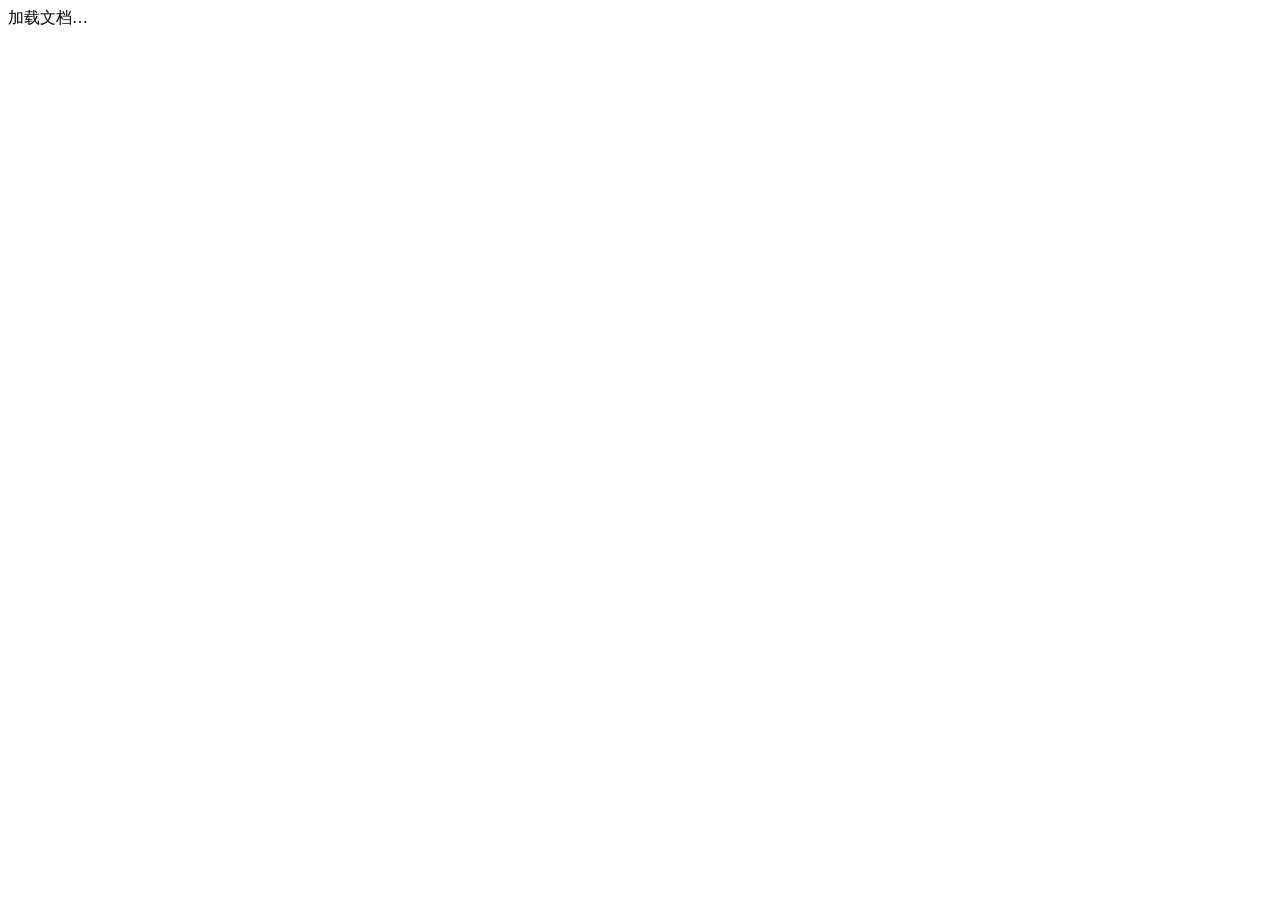
==== index.html @ 3eeb22a2 "chore: publish rime-kino under Epistemelody Org-owned snapshot: no personal author metadata, first-c" ====
<!DOCTYPE html>
<html lang="zh-CN">
<head>
  <meta charset="UTF-8">
  <title>kino 文档</title>
  <meta http-equiv="X-UA-Compatible" content="IE=edge,chrome=1">
  <meta name="viewport" content="width=device-width, initial-scale=1.0">
  <meta name="description" content="kino — 多通道 Rime 叠层：拼音、日文 Viterbi、拉丁重音、多生态数学符号">
  <link rel="stylesheet" href="https://cdn.jsdelivr.net/npm/docsify@4/lib/themes/vue.css">
  <link rel="stylesheet" href="https://cdn.jsdelivr.net/npm/katex@0.16.11/dist/katex.min.css">
  <style>
    :root { --theme-color: #5E81AC; }
    .sidebar { padding-top: 0.5rem; }
  </style>
</head>
<body>
  <div id="app">加载文档…</div>
  <script>
    window.$docsify = {
      name: "kino",
      repo: "https://github.com/Epistemelody/rime-kino",
      homepage: "docs/home.md",
      loadSidebar: true,
      loadNavbar: true,
      subMaxLevel: 3,
      auto2top: true,
      relativePath: true,
      alias: {
        "/.*/_sidebar.md": "/_sidebar.md",
        "/.*/_navbar.md": "/_navbar.md"
      },
      search: {
        placeholder: "搜索文档",
        noData: "没有结果",
        depth: 4
      }
    };
  </script>
  <script src="https://cdn.jsdelivr.net/npm/docsify@4/lib/docsify.min.js"></script>
  <script src="https://cdn.jsdelivr.net/npm/docsify@4/lib/plugins/search.min.js"></script>
  <script src="https://cdn.jsdelivr.net/npm/docsify-katex@1.4.4/dist/docsify-katex.js"></script>
</body>
</html>
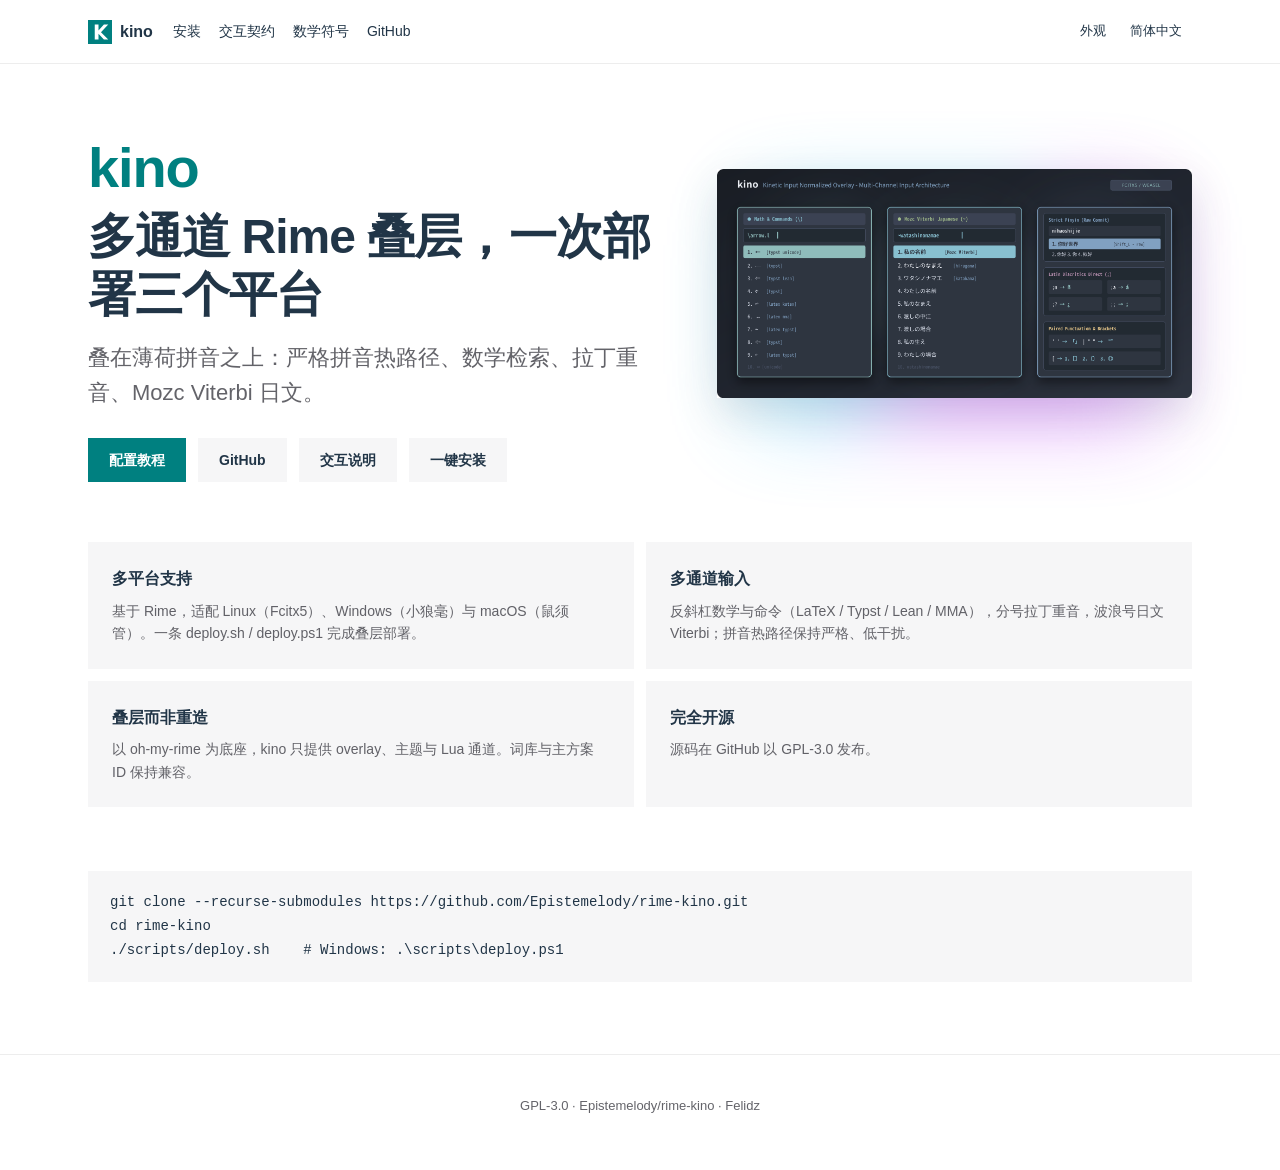
==== commit cb7d082c: "docs: VitePress-style site with lang, theme, and icons Match oh-my-rime home layout, add appearance/" ====
--- a/index.html
+++ b/index.html
@@ -1,43 +1,119 @@
 <!DOCTYPE html>
-<html lang="zh-CN">
+<html lang="zh-CN" data-lang="zh" data-theme="light">
 <head>
   <meta charset="UTF-8">
-  <title>kino 文档</title>
-  <meta http-equiv="X-UA-Compatible" content="IE=edge,chrome=1">
-  <meta name="viewport" content="width=device-width, initial-scale=1.0">
-  <meta name="description" content="kino — 多通道 Rime 叠层：拼音、日文 Viterbi、拉丁重音、多生态数学符号">
-  <link rel="stylesheet" href="https://cdn.jsdelivr.net/npm/docsify@4/lib/themes/vue.css">
-  <link rel="stylesheet" href="https://cdn.jsdelivr.net/npm/katex@0.16.11/dist/katex.min.css">
-  <style>
-    :root { --theme-color: #5E81AC; }
-    .sidebar { padding-top: 0.5rem; }
-  </style>
+  <title>kino</title>
+  <meta name="viewport" content="width=device-width, initial-scale=1">
+  <meta name="description" content="kino：叠在薄荷拼音上的多通道 Rime 输入层。拼音、日文 Viterbi、拉丁重音、多生态数学符号。Linux / Windows / macOS。">
+  <meta property="og:title" content="kino">
+  <meta property="og:description" content="多通道 Rime 叠层：拼音、日文 Viterbi、拉丁重音、数学符号。">
+  <meta property="og:image" content="https://epistemelody.github.io/rime-kino/assets/og.png">
+  <link rel="icon" href="favicon.ico" sizes="32x32">
+  <link rel="icon" href="assets/logo.svg" type="image/svg+xml">
+  <link rel="apple-touch-icon" href="assets/logo.png">
+  <link rel="stylesheet" href="assets/site.css">
+  <script>
+    (function () {
+      var t = localStorage.getItem("kino-theme") || "system";
+      var dark = t === "dark" || (t === "system" && matchMedia("(prefers-color-scheme: dark)").matches);
+      document.documentElement.dataset.theme = dark ? "dark" : "light";
+      document.documentElement.dataset.lang = localStorage.getItem("kino-lang") || "zh";
+    })();
+  </script>
 </head>
 <body>
-  <div id="app">加载文档…</div>
-  <script>
-    window.$docsify = {
-      name: "kino",
-      repo: "https://github.com/Epistemelody/rime-kino",
-      homepage: "docs/home.md",
-      loadSidebar: true,
-      loadNavbar: true,
-      subMaxLevel: 3,
-      auto2top: true,
-      relativePath: true,
-      alias: {
-        "/.*/_sidebar.md": "/_sidebar.md",
-        "/.*/_navbar.md": "/_navbar.md"
-      },
-      search: {
-        placeholder: "搜索文档",
-        noData: "没有结果",
-        depth: 4
-      }
-    };
-  </script>
-  <script src="https://cdn.jsdelivr.net/npm/docsify@4/lib/docsify.min.js"></script>
-  <script src="https://cdn.jsdelivr.net/npm/docsify@4/lib/plugins/search.min.js"></script>
-  <script src="https://cdn.jsdelivr.net/npm/docsify-katex@1.4.4/dist/docsify-katex.js"></script>
+  <header class="nav">
+    <div class="nav-inner">
+      <a class="logo" href="./"><img src="assets/logo.svg" alt="">kino</a>
+      <nav class="nav-links">
+        <a class="i18n-zh" href="docs.html#/README">安装</a>
+        <a class="i18n-en" href="docs.html#/README.en">Install</a>
+        <a class="i18n-zh" href="docs.html#/docs/kino">交互契约</a>
+        <a class="i18n-en" href="docs.html#/docs/kino.en">Interaction</a>
+        <a class="i18n-zh" href="docs.html#/docs/math-symbols">数学符号</a>
+        <a class="i18n-en" href="docs.html#/docs/math-symbols">Math</a>
+        <a href="https://github.com/Epistemelody/rime-kino">GitHub</a>
+      </nav>
+      <div class="extra">
+        <div class="menu" data-menu>
+          <button type="button" data-menu-toggle class="i18n-zh">外观</button>
+          <button type="button" data-menu-toggle class="i18n-en">Appearance</button>
+          <div class="panel">
+            <button type="button" data-theme-option="light"><span class="i18n-zh">浅色</span><span class="i18n-en">Light</span></button>
+            <button type="button" data-theme-option="dark"><span class="i18n-zh">深色</span><span class="i18n-en">Dark</span></button>
+            <button type="button" data-theme-option="system"><span class="i18n-zh">系统</span><span class="i18n-en">System</span></button>
+          </div>
+        </div>
+        <div class="menu" data-menu>
+          <button type="button" data-menu-toggle data-lang-label>简体中文</button>
+          <div class="panel">
+            <button type="button" data-lang-option="zh">简体中文</button>
+            <button type="button" data-lang-option="en">English</button>
+          </div>
+        </div>
+      </div>
+    </div>
+  </header>
+
+  <section class="hero">
+    <div>
+      <p class="hero-name">kino</p>
+      <p class="hero-text i18n-zh">多通道 Rime 叠层，一次部署三个平台</p>
+      <p class="hero-text i18n-en">A multi-channel Rime overlay for three platforms</p>
+      <p class="hero-tag i18n-zh">叠在薄荷拼音之上：严格拼音热路径、数学检索、拉丁重音、Mozc Viterbi 日文。</p>
+      <p class="hero-tag i18n-en">On top of Mint Pinyin: strict pinyin, math search, Latin diacritics, Mozc Viterbi Japanese.</p>
+      <div class="actions">
+        <a class="btn btn-brand i18n-zh" href="docs.html#/README">配置教程</a>
+        <a class="btn btn-brand i18n-en" href="docs.html#/README.en">Guide</a>
+        <a class="btn btn-alt" href="https://github.com/Epistemelody/rime-kino">GitHub</a>
+        <a class="btn btn-alt i18n-zh" href="docs.html#/docs/kino">交互说明</a>
+        <a class="btn btn-alt i18n-en" href="docs.html#/docs/kino.en">Spec</a>
+        <a class="btn btn-alt i18n-zh" href="#install">一键安装</a>
+        <a class="btn btn-alt i18n-en" href="#install">Install</a>
+      </div>
+    </div>
+    <div class="hero-visual">
+      <div class="hero-blob" aria-hidden="true"></div>
+      <img src="assets/kino-preview.png" alt="kino candidate windows">
+    </div>
+  </section>
+
+  <section class="features">
+    <article class="feature">
+      <h2 class="i18n-zh">多平台支持</h2>
+      <h2 class="i18n-en">Multi-platform</h2>
+      <p class="i18n-zh">基于 Rime，适配 Linux（Fcitx5）、Windows（小狼毫）与 macOS（鼠须管）。一条 deploy.sh / deploy.ps1 完成叠层部署。</p>
+      <p class="i18n-en">Rime overlay for Linux (Fcitx5), Windows (Weasel), and macOS (Squirrel). One deploy script installs the stack.</p>
+    </article>
+    <article class="feature">
+      <h2 class="i18n-zh">多通道输入</h2>
+      <h2 class="i18n-en">Multi-channel input</h2>
+      <p class="i18n-zh">反斜杠数学与命令（LaTeX / Typst / Lean / MMA），分号拉丁重音，波浪号日文 Viterbi；拼音热路径保持严格、低干扰。</p>
+      <p class="i18n-en">Backslash math (LaTeX / Typst / Lean / MMA), semicolon Latin diacritics, tilde Japanese Viterbi; strict low-noise pinyin.</p>
+    </article>
+    <article class="feature">
+      <h2 class="i18n-zh">叠层而非重造</h2>
+      <h2 class="i18n-en">Overlay, not a fork</h2>
+      <p class="i18n-zh">以 oh-my-rime 为底座，kino 只提供 overlay、主题与 Lua 通道。词库与主方案 ID 保持兼容。</p>
+      <p class="i18n-en">Built on oh-my-rime. kino ships overlay, theme, and Lua channels only. Schema ID and dictionaries stay compatible.</p>
+    </article>
+    <article class="feature">
+      <h2 class="i18n-zh">完全开源</h2>
+      <h2 class="i18n-en">Open source</h2>
+      <p class="i18n-zh">源码在 GitHub 以 GPL-3.0 发布。</p>
+      <p class="i18n-en">Released on GitHub under GPL-3.0.</p>
+    </article>
+  </section>
+
+  <section class="install" id="install">
+    <pre>git clone --recurse-submodules https://github.com/Epistemelody/rime-kino.git
+cd rime-kino
+./scripts/deploy.sh    # Windows: .\scripts\deploy.ps1</pre>
+  </section>
+
+  <footer class="foot">
+    <p>GPL-3.0 · <a href="https://github.com/Epistemelody/rime-kino">Epistemelody/rime-kino</a> · Felidz</p>
+  </footer>
+  <script src="assets/theme.js"></script>
 </body>
 </html>
--- a/assets/site.css
+++ b/assets/site.css
@@ -0,0 +1,202 @@
+:root {
+  --brand: #008080;
+  --text-1: #213547;
+  --text-2: #3c3c43cc;
+  --bg: #ffffff;
+  --bg-alt: #f6f6f7;
+  --border: #c2c2c44d;
+  --font: Inter, "Segoe UI", "PingFang SC", "Hiragino Sans GB", "Noto Sans SC",
+    "Microsoft YaHei", sans-serif;
+}
+
+html[data-theme="dark"] {
+  --text-1: #dfdfd6;
+  --text-2: #ebebf599;
+  --bg: #1b1b1f;
+  --bg-alt: #202127;
+  --border: #2e2e32;
+}
+
+* { box-sizing: border-box; }
+html, body {
+  margin: 0;
+  background: var(--bg);
+  color: var(--text-1);
+  font-family: var(--font);
+  line-height: 1.6;
+}
+a { color: var(--brand); text-decoration: none; }
+a:hover { color: #006666; }
+
+html[data-lang="en"] .i18n-zh { display: none !important; }
+html[data-lang="zh"] .i18n-en { display: none !important; }
+
+.nav {
+  position: sticky;
+  top: 0;
+  z-index: 30;
+  height: 64px;
+  background: color-mix(in srgb, var(--bg) 88%, transparent);
+  backdrop-filter: saturate(180%) blur(8px);
+  border-bottom: 1px solid var(--border);
+}
+.nav-inner {
+  max-width: 1152px;
+  margin: 0 auto;
+  height: 100%;
+  padding: 0 24px;
+  display: flex;
+  align-items: center;
+  gap: 20px;
+}
+.logo {
+  display: inline-flex;
+  align-items: center;
+  gap: 8px;
+  font-weight: 700;
+  font-size: 16px;
+  color: var(--text-1);
+}
+.logo img { width: 24px; height: 24px; display: block; }
+.logo:hover { color: var(--brand); }
+.nav-links {
+  display: flex;
+  flex-wrap: wrap;
+  gap: 18px;
+  font-size: 14px;
+  font-weight: 500;
+  margin-right: auto;
+}
+.nav-links a { color: var(--text-1); }
+.nav-links a:hover { color: var(--brand); }
+
+.extra { display: flex; align-items: center; gap: 4px; margin-left: auto; }
+.menu { position: relative; }
+.menu > button, .panel button {
+  background: transparent;
+  border: 0;
+  color: var(--text-1);
+  font: inherit;
+  font-size: 13px;
+  font-weight: 500;
+  padding: 8px 10px;
+  cursor: pointer;
+}
+.menu > button:hover, .panel button:hover { color: var(--brand); }
+.panel {
+  display: none;
+  position: absolute;
+  right: 0;
+  top: 100%;
+  min-width: 132px;
+  background: var(--bg);
+  border: 1px solid var(--border);
+  box-shadow: 0 8px 24px #00000014;
+  padding: 4px 0;
+}
+.menu.open .panel { display: block; }
+.panel button {
+  display: block;
+  width: 100%;
+  text-align: left;
+}
+.panel button[aria-current="true"] { color: var(--brand); }
+
+.hero {
+  max-width: 1152px;
+  margin: 0 auto;
+  padding: 72px 24px 48px;
+  display: grid;
+  grid-template-columns: 1.1fr 0.9fr;
+  gap: 48px;
+  align-items: center;
+}
+.hero-name {
+  margin: 0;
+  font-size: clamp(40px, 6vw, 56px);
+  font-weight: 700;
+  line-height: 1.15;
+  letter-spacing: -0.02em;
+  color: var(--brand);
+}
+.hero-text {
+  margin: 8px 0 0;
+  font-size: clamp(28px, 4.5vw, 48px);
+  font-weight: 700;
+  line-height: 1.2;
+  letter-spacing: -0.02em;
+}
+.hero-tag {
+  margin: 16px 0 0;
+  font-size: 22px;
+  color: var(--text-2);
+  font-weight: 500;
+}
+.actions { display: flex; flex-wrap: wrap; gap: 12px; margin-top: 28px; }
+.btn {
+  display: inline-flex;
+  align-items: center;
+  justify-content: center;
+  padding: 10px 20px;
+  font-size: 14px;
+  font-weight: 600;
+  border: 1px solid transparent;
+}
+.btn-brand { background: var(--brand); color: #fff; }
+.btn-brand:hover { background: #006d6d; color: #fff; }
+.btn-alt { background: var(--bg-alt); color: var(--text-1); }
+.btn-alt:hover { filter: brightness(0.96); color: var(--text-1); }
+
+.hero-visual { position: relative; min-height: 280px; }
+.hero-blob {
+  position: absolute;
+  inset: 12% 8%;
+  background: linear-gradient(-45deg, #bd34fe 50%, #47caff 50%);
+  filter: blur(44px);
+  opacity: 0.45;
+}
+.hero-visual img {
+  position: relative;
+  width: 100%;
+  height: auto;
+  box-shadow: 0 16px 40px #21354722;
+}
+
+.features {
+  max-width: 1152px;
+  margin: 0 auto;
+  padding: 12px 24px 64px;
+  display: grid;
+  grid-template-columns: repeat(2, 1fr);
+  gap: 12px;
+}
+.feature { background: var(--bg-alt); padding: 24px; }
+.feature h2 { margin: 0 0 8px; font-size: 16px; font-weight: 600; }
+.feature p { margin: 0; color: var(--text-2); font-size: 14px; }
+
+.install { max-width: 1152px; margin: 0 auto 72px; padding: 0 24px; }
+.install pre {
+  margin: 0;
+  padding: 20px 22px;
+  overflow-x: auto;
+  background: var(--bg-alt);
+  font: 14px/1.7 ui-monospace, "SF Mono", Menlo, Consolas, monospace;
+  color: var(--text-1);
+}
+
+.foot {
+  border-top: 1px solid var(--border);
+  padding: 28px 24px 40px;
+  text-align: center;
+  color: var(--text-2);
+  font-size: 13px;
+}
+.foot a { color: var(--text-2); }
+.foot a:hover { color: var(--brand); }
+
+@media (max-width: 960px) {
+  .hero { grid-template-columns: 1fr; padding-top: 40px; }
+  .hero-visual { min-height: 0; }
+  .features { grid-template-columns: 1fr; }
+  .nav-links { display: none; }
+}
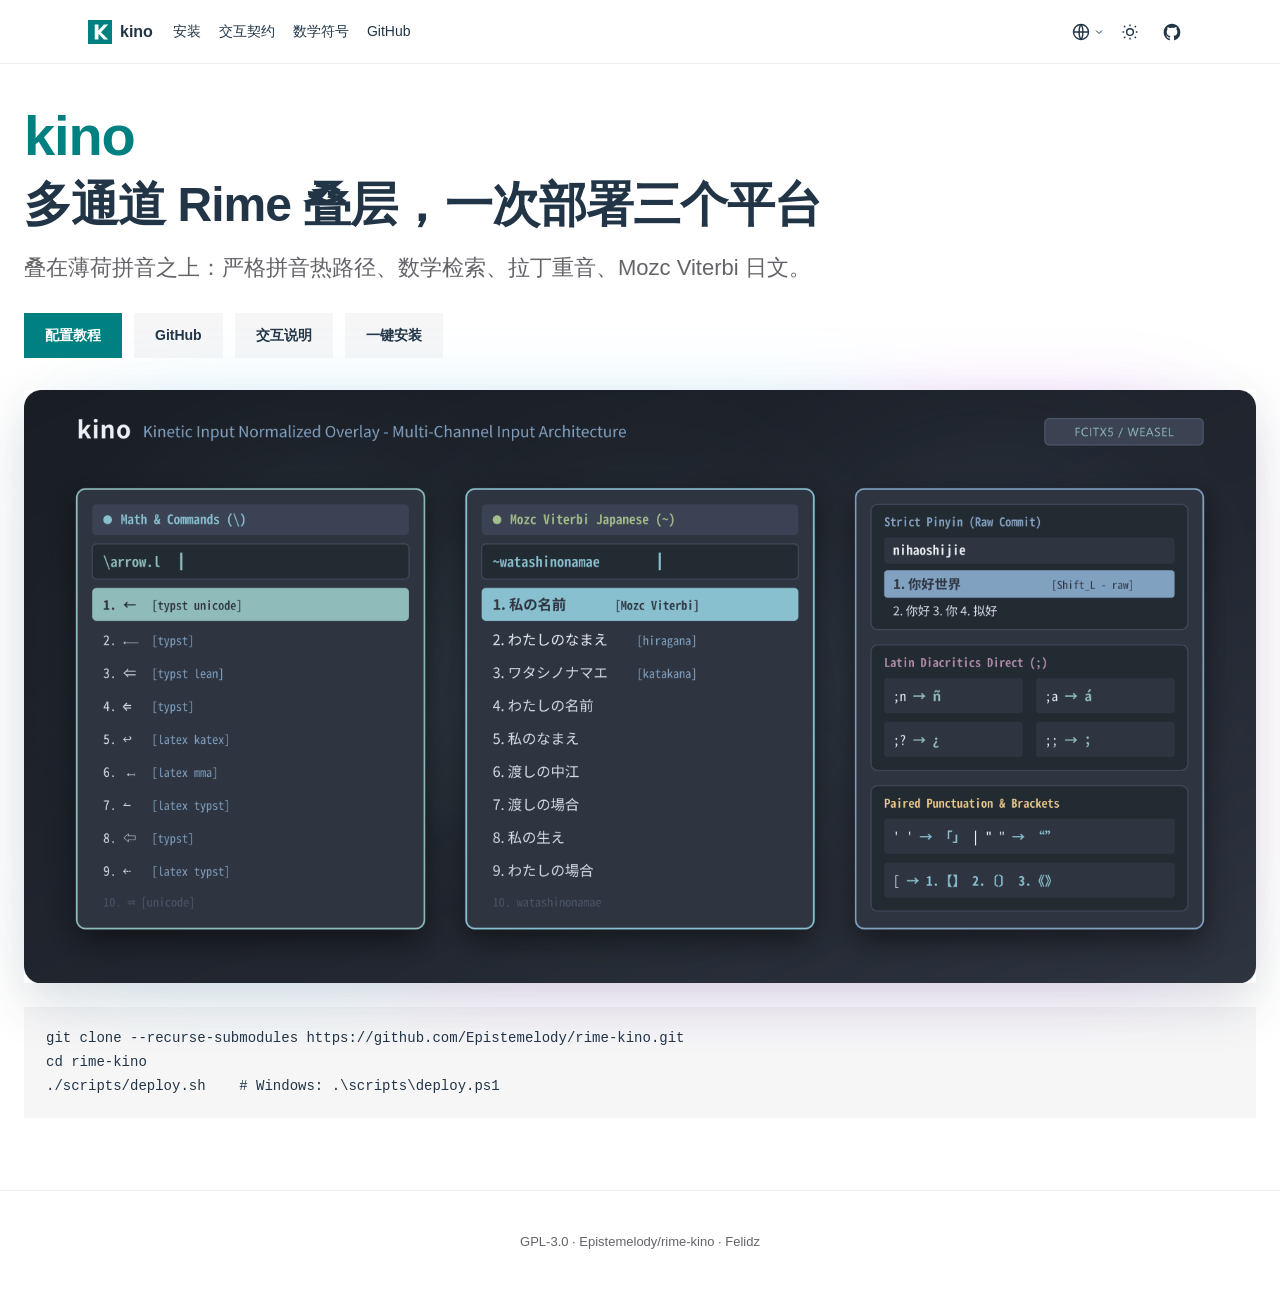
==== commit ac255e84: "docs: drop home feature cards and enlarge preview Use VitePress-style globe and appearance icon flyo" ====
--- a/index.html
+++ b/index.html
@@ -35,22 +35,32 @@
         <a href="https://github.com/Epistemelody/rime-kino">GitHub</a>
       </nav>
       <div class="extra">
-        <div class="menu" data-menu>
-          <button type="button" data-menu-toggle class="i18n-zh">外观</button>
-          <button type="button" data-menu-toggle class="i18n-en">Appearance</button>
+        <div class="flyout" data-menu>
+          <button type="button" class="icon-btn" data-menu-toggle aria-label="Change language">
+            <svg viewBox="0 0 24 24" fill="none" stroke="currentColor" stroke-width="1.7"><circle cx="12" cy="12" r="9"/><path d="M3 12h18M12 3c3 3.6 3 14.4 0 18M12 3c-3 3.6-3 14.4 0 18"/></svg>
+            <svg class="chevron" viewBox="0 0 24 24" fill="none" stroke="currentColor" stroke-width="2"><path d="M6 9l6 6 6-6"/></svg>
+          </button>
+          <div class="panel">
+            <p class="panel-title i18n-zh">简体中文</p>
+            <p class="panel-title i18n-en">English</p>
+            <button type="button" data-lang-option="zh">简体中文</button>
+            <button type="button" data-lang-option="en">English</button>
+          </div>
+        </div>
+        <div class="flyout" data-menu>
+          <button type="button" class="icon-btn" data-menu-toggle aria-label="Appearance">
+            <svg class="icon-sun" viewBox="0 0 24 24" fill="none" stroke="currentColor" stroke-width="1.7"><circle cx="12" cy="12" r="4"/><path d="M12 3v2M12 19v2M4.9 4.9l1.4 1.4M17.7 17.7l1.4 1.4M3 12h2M19 12h2M4.9 19.1l1.4-1.4M17.7 6.3l1.4-1.4"/></svg>
+            <svg class="icon-moon" viewBox="0 0 24 24" fill="none" stroke="currentColor" stroke-width="1.7"><path d="M20 14.5A8.5 8.5 0 1 1 9.5 4 7 7 0 0 0 20 14.5z"/></svg>
+          </button>
           <div class="panel">
             <button type="button" data-theme-option="light"><span class="i18n-zh">浅色</span><span class="i18n-en">Light</span></button>
             <button type="button" data-theme-option="dark"><span class="i18n-zh">深色</span><span class="i18n-en">Dark</span></button>
             <button type="button" data-theme-option="system"><span class="i18n-zh">系统</span><span class="i18n-en">System</span></button>
           </div>
         </div>
-        <div class="menu" data-menu>
-          <button type="button" data-menu-toggle data-lang-label>简体中文</button>
-          <div class="panel">
-            <button type="button" data-lang-option="zh">简体中文</button>
-            <button type="button" data-lang-option="en">English</button>
-          </div>
-        </div>
+        <a class="icon-btn" href="https://github.com/Epistemelody/rime-kino" aria-label="GitHub">
+          <svg viewBox="0 0 24 24" fill="currentColor"><path d="M12 2C6.48 2 2 6.58 2 12.26c0 4.52 2.87 8.35 6.84 9.71.5.1.68-.22.68-.49 0-.24-.01-.87-.01-1.71-2.78.62-3.37-1.37-3.37-1.37-.45-1.18-1.11-1.5-1.11-1.5-.91-.64.07-.63.07-.63 1 .07 1.53 1.06 1.53 1.06.9 1.57 2.36 1.12 2.94.86.09-.67.35-1.12.63-1.38-2.22-.26-4.56-1.14-4.56-5.07 0-1.12.39-2.03 1.03-2.75-.1-.26-.45-1.3.1-2.71 0 0 .84-.27 2.75 1.05A9.3 9.3 0 0 1 12 6.84c.85 0 1.71.12 2.51.35 1.9-1.32 2.74-1.05 2.74-1.05.55 1.41.2 2.45.1 2.71.64.72 1.03 1.63 1.03 2.75 0 3.94-2.34 4.8-4.58 5.06.36.32.68.94.68 1.9 0 1.37-.01 2.47-.01 2.8 0 .27.18.6.69.49A10.03 10.03 0 0 0 22 12.26C22 6.58 17.52 2 12 2z"/></svg>
+        </a>
       </div>
     </div>
   </header>
@@ -78,33 +88,6 @@
     </div>
   </section>
 
-  <section class="features">
-    <article class="feature">
-      <h2 class="i18n-zh">多平台支持</h2>
-      <h2 class="i18n-en">Multi-platform</h2>
-      <p class="i18n-zh">基于 Rime，适配 Linux（Fcitx5）、Windows（小狼毫）与 macOS（鼠须管）。一条 deploy.sh / deploy.ps1 完成叠层部署。</p>
-      <p class="i18n-en">Rime overlay for Linux (Fcitx5), Windows (Weasel), and macOS (Squirrel). One deploy script installs the stack.</p>
-    </article>
-    <article class="feature">
-      <h2 class="i18n-zh">多通道输入</h2>
-      <h2 class="i18n-en">Multi-channel input</h2>
-      <p class="i18n-zh">反斜杠数学与命令（LaTeX / Typst / Lean / MMA），分号拉丁重音，波浪号日文 Viterbi；拼音热路径保持严格、低干扰。</p>
-      <p class="i18n-en">Backslash math (LaTeX / Typst / Lean / MMA), semicolon Latin diacritics, tilde Japanese Viterbi; strict low-noise pinyin.</p>
-    </article>
-    <article class="feature">
-      <h2 class="i18n-zh">叠层而非重造</h2>
-      <h2 class="i18n-en">Overlay, not a fork</h2>
-      <p class="i18n-zh">以 oh-my-rime 为底座，kino 只提供 overlay、主题与 Lua 通道。词库与主方案 ID 保持兼容。</p>
-      <p class="i18n-en">Built on oh-my-rime. kino ships overlay, theme, and Lua channels only. Schema ID and dictionaries stay compatible.</p>
-    </article>
-    <article class="feature">
-      <h2 class="i18n-zh">完全开源</h2>
-      <h2 class="i18n-en">Open source</h2>
-      <p class="i18n-zh">源码在 GitHub 以 GPL-3.0 发布。</p>
-      <p class="i18n-en">Released on GitHub under GPL-3.0.</p>
-    </article>
-  </section>
-
   <section class="install" id="install">
     <pre>git clone --recurse-submodules https://github.com/Epistemelody/rime-kino.git
 cd rime-kino
--- a/assets/site.css
+++ b/assets/site.css
@@ -70,46 +70,68 @@
 .nav-links a { color: var(--text-1); }
 .nav-links a:hover { color: var(--brand); }
 
-.extra { display: flex; align-items: center; gap: 4px; margin-left: auto; }
-.menu { position: relative; }
-.menu > button, .panel button {
+.extra { display: flex; align-items: center; gap: 2px; margin-left: auto; }
+.flyout { position: relative; height: 64px; display: flex; align-items: center; }
+.icon-btn {
+  display: inline-flex;
+  align-items: center;
+  justify-content: center;
+  gap: 2px;
+  width: 40px;
+  height: 40px;
+  padding: 0;
+  border: 0;
   background: transparent;
-  border: 0;
-  color: var(--text-1);
-  font: inherit;
-  font-size: 13px;
-  font-weight: 500;
-  padding: 8px 10px;
+  color: var(--text-1);
   cursor: pointer;
 }
-.menu > button:hover, .panel button:hover { color: var(--brand); }
+.icon-btn svg { width: 20px; height: 20px; display: block; }
+.icon-btn .chevron { width: 12px; height: 12px; }
+.icon-btn:hover { color: var(--brand); }
+a.icon-btn { color: var(--text-1); }
+html[data-theme="dark"] .icon-sun { display: none; }
+html[data-theme="light"] .icon-moon { display: none; }
 .panel {
   display: none;
   position: absolute;
   right: 0;
-  top: 100%;
-  min-width: 132px;
+  top: 56px;
+  min-width: 160px;
   background: var(--bg);
   border: 1px solid var(--border);
-  box-shadow: 0 8px 24px #00000014;
-  padding: 4px 0;
-}
-.menu.open .panel { display: block; }
+  box-shadow: 0 12px 32px #00000018;
+  padding: 8px 0;
+}
+.flyout.open .panel, .flyout:hover .panel { display: block; }
+.panel-title {
+  margin: 0;
+  padding: 0 16px 6px;
+  font-size: 12px;
+  font-weight: 700;
+  color: var(--text-1);
+}
 .panel button {
   display: block;
   width: 100%;
   text-align: left;
-}
+  background: transparent;
+  border: 0;
+  color: var(--text-2);
+  font: inherit;
+  font-size: 13px;
+  padding: 6px 16px;
+  cursor: pointer;
+}
+.panel button:hover { color: var(--brand); }
 .panel button[aria-current="true"] { color: var(--brand); }
 
 .hero {
-  max-width: 1152px;
+  max-width: 1280px;
   margin: 0 auto;
-  padding: 72px 24px 48px;
-  display: grid;
-  grid-template-columns: 1.1fr 0.9fr;
-  gap: 48px;
-  align-items: center;
+  padding: 40px 24px 24px;
+  display: flex;
+  flex-direction: column;
+  gap: 32px;
 }
 .hero-name {
   margin: 0;
@@ -147,34 +169,23 @@
 .btn-alt { background: var(--bg-alt); color: var(--text-1); }
 .btn-alt:hover { filter: brightness(0.96); color: var(--text-1); }
 
-.hero-visual { position: relative; min-height: 280px; }
+.hero-visual { position: relative; width: 100%; }
 .hero-blob {
   position: absolute;
-  inset: 12% 8%;
+  inset: 8% 6%;
   background: linear-gradient(-45deg, #bd34fe 50%, #47caff 50%);
-  filter: blur(44px);
-  opacity: 0.45;
+  filter: blur(52px);
+  opacity: 0.4;
 }
 .hero-visual img {
   position: relative;
+  display: block;
   width: 100%;
   height: auto;
-  box-shadow: 0 16px 40px #21354722;
-}
-
-.features {
-  max-width: 1152px;
-  margin: 0 auto;
-  padding: 12px 24px 64px;
-  display: grid;
-  grid-template-columns: repeat(2, 1fr);
-  gap: 12px;
-}
-.feature { background: var(--bg-alt); padding: 24px; }
-.feature h2 { margin: 0 0 8px; font-size: 16px; font-weight: 600; }
-.feature p { margin: 0; color: var(--text-2); font-size: 14px; }
-
-.install { max-width: 1152px; margin: 0 auto 72px; padding: 0 24px; }
+  box-shadow: 0 20px 48px #21354728;
+}
+
+.install { max-width: 1280px; margin: 0 auto 72px; padding: 0 24px; }
 .install pre {
   margin: 0;
   padding: 20px 22px;
@@ -195,8 +206,6 @@
 .foot a:hover { color: var(--brand); }
 
 @media (max-width: 960px) {
-  .hero { grid-template-columns: 1fr; padding-top: 40px; }
-  .hero-visual { min-height: 0; }
-  .features { grid-template-columns: 1fr; }
+  .hero { padding-top: 28px; }
   .nav-links { display: none; }
 }
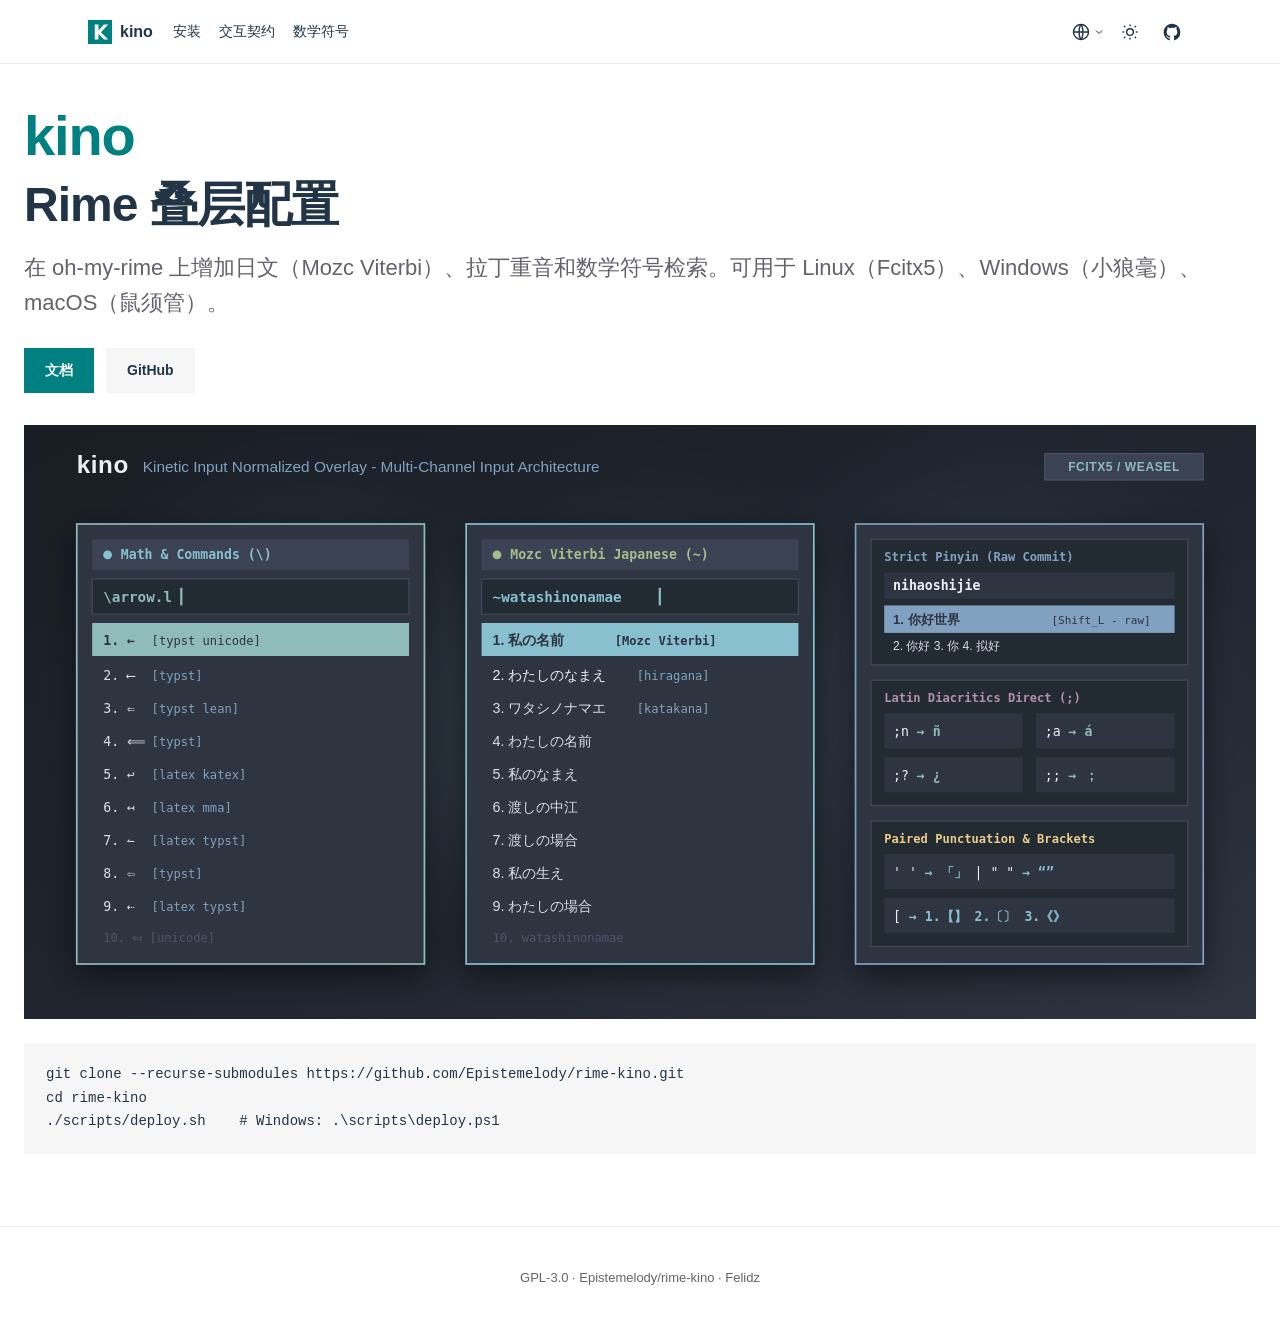
==== commit da081bd0: "docs: square preview art and flatten homepage copy Drop the rounded/white-corner raster, state what " ====
--- a/index.html
+++ b/index.html
@@ -4,9 +4,9 @@
   <meta charset="UTF-8">
   <title>kino</title>
   <meta name="viewport" content="width=device-width, initial-scale=1">
-  <meta name="description" content="kino：叠在薄荷拼音上的多通道 Rime 输入层。拼音、日文 Viterbi、拉丁重音、多生态数学符号。Linux / Windows / macOS。">
+  <meta name="description" content="kino：oh-my-rime 上的 Rime 叠层。日文（Mozc Viterbi）、拉丁重音、数学符号检索。Linux / Windows / macOS。">
   <meta property="og:title" content="kino">
-  <meta property="og:description" content="多通道 Rime 叠层：拼音、日文 Viterbi、拉丁重音、数学符号。">
+  <meta property="og:description" content="Rime overlay on oh-my-rime: Japanese, Latin diacritics, math-symbol lookup.">
   <meta property="og:image" content="https://epistemelody.github.io/rime-kino/assets/og.png">
   <link rel="icon" href="favicon.ico" sizes="32x32">
   <link rel="icon" href="assets/logo.svg" type="image/svg+xml">
@@ -32,7 +32,6 @@
         <a class="i18n-en" href="docs.html#/docs/kino.en">Interaction</a>
         <a class="i18n-zh" href="docs.html#/docs/math-symbols">数学符号</a>
         <a class="i18n-en" href="docs.html#/docs/math-symbols">Math</a>
-        <a href="https://github.com/Epistemelody/rime-kino">GitHub</a>
       </nav>
       <div class="extra">
         <div class="flyout" data-menu>
@@ -68,23 +67,18 @@
   <section class="hero">
     <div>
       <p class="hero-name">kino</p>
-      <p class="hero-text i18n-zh">多通道 Rime 叠层，一次部署三个平台</p>
-      <p class="hero-text i18n-en">A multi-channel Rime overlay for three platforms</p>
-      <p class="hero-tag i18n-zh">叠在薄荷拼音之上：严格拼音热路径、数学检索、拉丁重音、Mozc Viterbi 日文。</p>
-      <p class="hero-tag i18n-en">On top of Mint Pinyin: strict pinyin, math search, Latin diacritics, Mozc Viterbi Japanese.</p>
+      <p class="hero-text i18n-zh">Rime 叠层配置</p>
+      <p class="hero-text i18n-en">A Rime overlay</p>
+      <p class="hero-tag i18n-zh">在 oh-my-rime 上增加日文（Mozc Viterbi）、拉丁重音和数学符号检索。可用于 Linux（Fcitx5）、Windows（小狼毫）、macOS（鼠须管）。</p>
+      <p class="hero-tag i18n-en">Adds Japanese (Mozc Viterbi), Latin diacritics, and math-symbol lookup on oh-my-rime. Linux (Fcitx5), Windows (Weasel), macOS (Squirrel).</p>
       <div class="actions">
-        <a class="btn btn-brand i18n-zh" href="docs.html#/README">配置教程</a>
-        <a class="btn btn-brand i18n-en" href="docs.html#/README.en">Guide</a>
+        <a class="btn btn-brand i18n-zh" href="docs.html#/README">文档</a>
+        <a class="btn btn-brand i18n-en" href="docs.html#/README.en">Docs</a>
         <a class="btn btn-alt" href="https://github.com/Epistemelody/rime-kino">GitHub</a>
-        <a class="btn btn-alt i18n-zh" href="docs.html#/docs/kino">交互说明</a>
-        <a class="btn btn-alt i18n-en" href="docs.html#/docs/kino.en">Spec</a>
-        <a class="btn btn-alt i18n-zh" href="#install">一键安装</a>
-        <a class="btn btn-alt i18n-en" href="#install">Install</a>
       </div>
     </div>
     <div class="hero-visual">
-      <div class="hero-blob" aria-hidden="true"></div>
-      <img src="assets/kino-preview.png" alt="kino candidate windows">
+      <img src="assets/kino-preview.svg" alt="kino candidate windows for math, Japanese, pinyin, and Latin">
     </div>
   </section>
 
--- a/assets/site.css
+++ b/assets/site.css
@@ -169,20 +169,12 @@
 .btn-alt { background: var(--bg-alt); color: var(--text-1); }
 .btn-alt:hover { filter: brightness(0.96); color: var(--text-1); }
 
-.hero-visual { position: relative; width: 100%; }
-.hero-blob {
-  position: absolute;
-  inset: 8% 6%;
-  background: linear-gradient(-45deg, #bd34fe 50%, #47caff 50%);
-  filter: blur(52px);
-  opacity: 0.4;
-}
+.hero-visual { width: 100%; }
 .hero-visual img {
-  position: relative;
   display: block;
   width: 100%;
   height: auto;
-  box-shadow: 0 20px 48px #21354728;
+  border-radius: 0;
 }
 
 .install { max-width: 1280px; margin: 0 auto 72px; padding: 0 24px; }
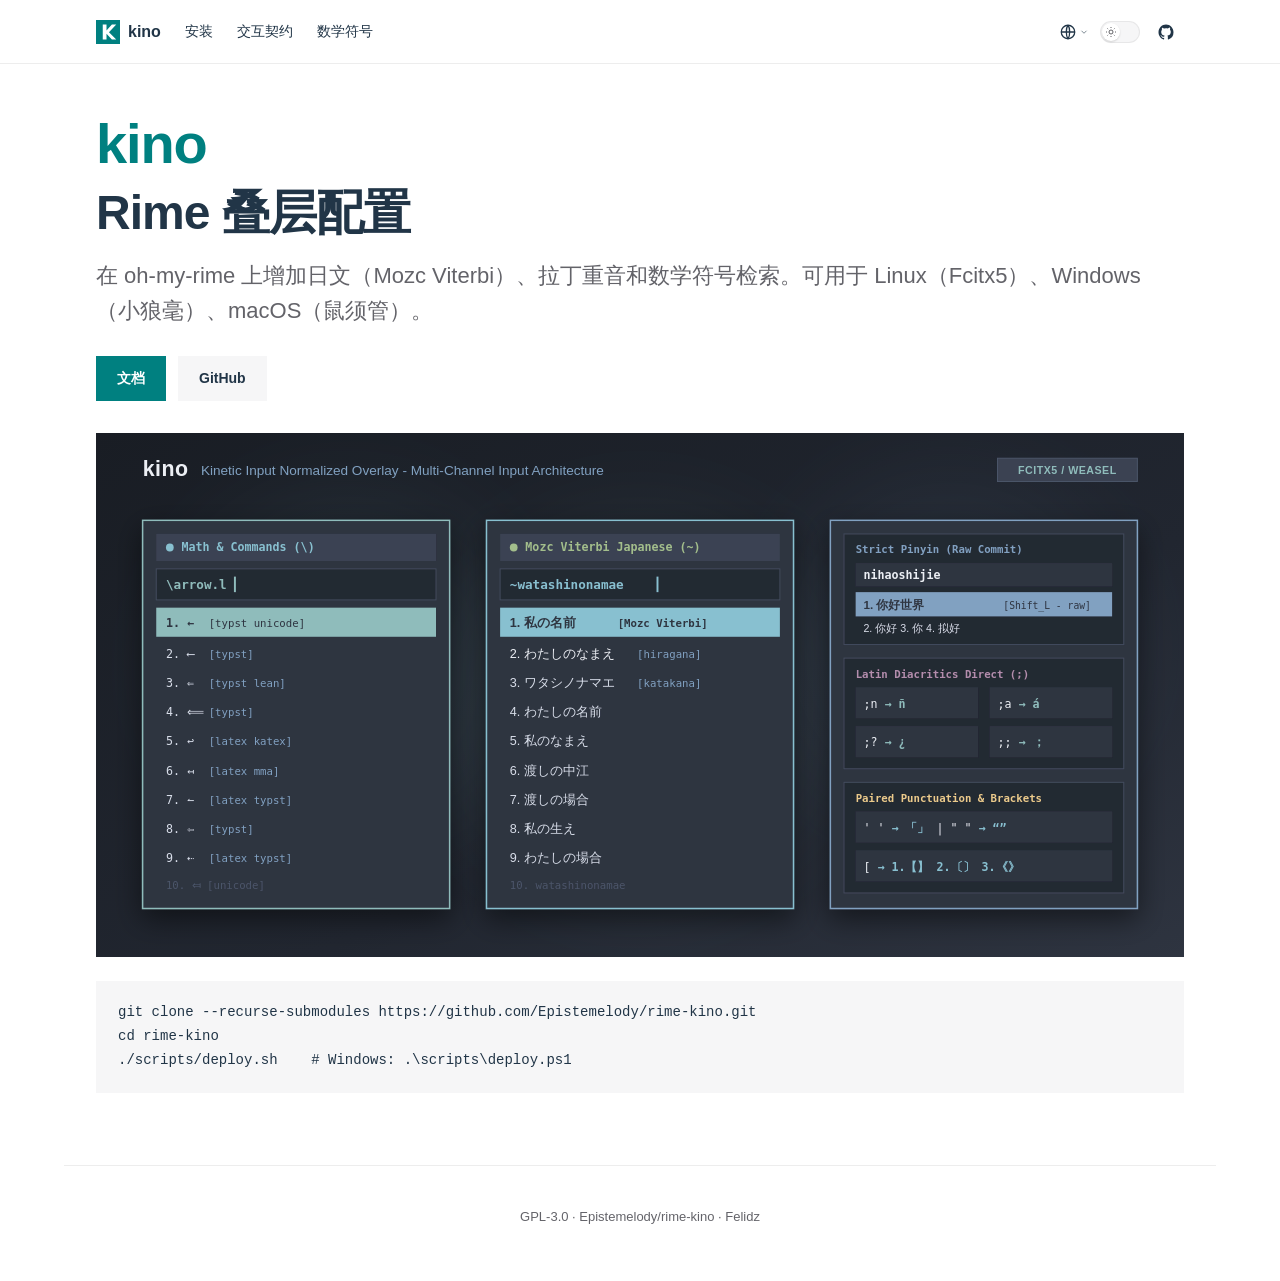
==== commit e55ec6c1: "docs: VitePress appearance switch and aligned chrome Replace the theme dropdown with a sliding switc" ====
--- a/index.html
+++ b/index.html
@@ -42,21 +42,16 @@
           <div class="panel">
             <p class="panel-title i18n-zh">简体中文</p>
             <p class="panel-title i18n-en">English</p>
-            <button type="button" data-lang-option="zh">简体中文</button>
-            <button type="button" data-lang-option="en">English</button>
+            <button type="button" class="i18n-zh" data-lang-option="en">English</button>
+            <button type="button" class="i18n-en" data-lang-option="zh">简体中文</button>
           </div>
         </div>
-        <div class="flyout" data-menu>
-          <button type="button" class="icon-btn" data-menu-toggle aria-label="Appearance">
-            <svg class="icon-sun" viewBox="0 0 24 24" fill="none" stroke="currentColor" stroke-width="1.7"><circle cx="12" cy="12" r="4"/><path d="M12 3v2M12 19v2M4.9 4.9l1.4 1.4M17.7 17.7l1.4 1.4M3 12h2M19 12h2M4.9 19.1l1.4-1.4M17.7 6.3l1.4-1.4"/></svg>
-            <svg class="icon-moon" viewBox="0 0 24 24" fill="none" stroke="currentColor" stroke-width="1.7"><path d="M20 14.5A8.5 8.5 0 1 1 9.5 4 7 7 0 0 0 20 14.5z"/></svg>
-          </button>
-          <div class="panel">
-            <button type="button" data-theme-option="light"><span class="i18n-zh">浅色</span><span class="i18n-en">Light</span></button>
-            <button type="button" data-theme-option="dark"><span class="i18n-zh">深色</span><span class="i18n-en">Dark</span></button>
-            <button type="button" data-theme-option="system"><span class="i18n-zh">系统</span><span class="i18n-en">System</span></button>
-          </div>
-        </div>
+        <button type="button" class="switch" role="switch" data-theme-switch aria-checked="false" aria-label="Switch theme">
+          <span class="check">
+            <svg class="icon-sun" viewBox="0 0 24 24" fill="none" stroke="currentColor" stroke-width="2"><circle cx="12" cy="12" r="4"/><path d="M12 2v2M12 20v2M4.9 4.9l1.4 1.4M17.7 17.7l1.4 1.4M2 12h2M20 12h2M4.9 19.1l1.4-1.4M17.7 6.3l1.4-1.4"/></svg>
+            <svg class="icon-moon" viewBox="0 0 24 24" fill="none" stroke="currentColor" stroke-width="2"><path d="M21 14.5A8.5 8.5 0 1 1 9.5 3 7 7 0 0 0 21 14.5z"/></svg>
+          </span>
+        </button>
         <a class="icon-btn" href="https://github.com/Epistemelody/rime-kino" aria-label="GitHub">
           <svg viewBox="0 0 24 24" fill="currentColor"><path d="M12 2C6.48 2 2 6.58 2 12.26c0 4.52 2.87 8.35 6.84 9.71.5.1.68-.22.68-.49 0-.24-.01-.87-.01-1.71-2.78.62-3.37-1.37-3.37-1.37-.45-1.18-1.11-1.5-1.11-1.5-.91-.64.07-.63.07-.63 1 .07 1.53 1.06 1.53 1.06.9 1.57 2.36 1.12 2.94.86.09-.67.35-1.12.63-1.38-2.22-.26-4.56-1.14-4.56-5.07 0-1.12.39-2.03 1.03-2.75-.1-.26-.45-1.3.1-2.71 0 0 .84-.27 2.75 1.05A9.3 9.3 0 0 1 12 6.84c.85 0 1.71.12 2.51.35 1.9-1.32 2.74-1.05 2.74-1.05.55 1.41.2 2.45.1 2.71.64.72 1.03 1.63 1.03 2.75 0 3.94-2.34 4.8-4.58 5.06.36.32.68.94.68 1.9 0 1.37-.01 2.47-.01 2.8 0 .27.18.6.69.49A10.03 10.03 0 0 0 22 12.26C22 6.58 17.52 2 12 2z"/></svg>
         </a>
--- a/assets/site.css
+++ b/assets/site.css
@@ -5,6 +5,9 @@
   --bg: #ffffff;
   --bg-alt: #f6f6f7;
   --border: #c2c2c44d;
+  --page: 1152px;
+  --gutter: 32px;
+  --nav-h: 64px;
   --font: Inter, "Segoe UI", "PingFang SC", "Hiragino Sans GB", "Noto Sans SC",
     "Microsoft YaHei", sans-serif;
 }
@@ -35,19 +38,19 @@
   position: sticky;
   top: 0;
   z-index: 30;
-  height: 64px;
+  height: var(--nav-h);
   background: color-mix(in srgb, var(--bg) 88%, transparent);
   backdrop-filter: saturate(180%) blur(8px);
   border-bottom: 1px solid var(--border);
 }
 .nav-inner {
-  max-width: 1152px;
+  max-width: var(--page);
   margin: 0 auto;
   height: 100%;
-  padding: 0 24px;
-  display: flex;
-  align-items: center;
-  gap: 20px;
+  padding: 0 var(--gutter);
+  display: flex;
+  align-items: center;
+  gap: 24px;
 }
 .logo {
   display: inline-flex;
@@ -61,52 +64,96 @@
 .logo:hover { color: var(--brand); }
 .nav-links {
   display: flex;
-  flex-wrap: wrap;
-  gap: 18px;
+  flex-wrap: nowrap;
+  align-items: center;
+  gap: 24px;
   font-size: 14px;
   font-weight: 500;
-  margin-right: auto;
 }
 .nav-links a { color: var(--text-1); }
 .nav-links a:hover { color: var(--brand); }
 
-.extra { display: flex; align-items: center; gap: 2px; margin-left: auto; }
-.flyout { position: relative; height: 64px; display: flex; align-items: center; }
+.extra {
+  display: flex;
+  align-items: center;
+  gap: 8px;
+  margin-left: auto;
+  height: var(--nav-h);
+}
+.flyout { position: relative; display: flex; align-items: center; height: var(--nav-h); }
 .icon-btn {
   display: inline-flex;
   align-items: center;
   justify-content: center;
   gap: 2px;
-  width: 40px;
-  height: 40px;
+  width: 36px;
+  height: var(--nav-h);
   padding: 0;
   border: 0;
   background: transparent;
   color: var(--text-1);
   cursor: pointer;
 }
-.icon-btn svg { width: 20px; height: 20px; display: block; }
-.icon-btn .chevron { width: 12px; height: 12px; }
+.icon-btn svg { width: 18px; height: 18px; display: block; }
+.icon-btn .chevron { width: 10px; height: 10px; opacity: 0.7; }
 .icon-btn:hover { color: var(--brand); }
-a.icon-btn { color: var(--text-1); }
-html[data-theme="dark"] .icon-sun { display: none; }
-html[data-theme="light"] .icon-moon { display: none; }
+a.icon-btn { color: var(--text-1); width: 36px; }
+
+.switch {
+  position: relative;
+  width: 40px;
+  height: 22px;
+  flex-shrink: 0;
+  border: 1px solid var(--border);
+  background: var(--bg-alt);
+  padding: 0;
+  cursor: pointer;
+  border-radius: 11px;
+}
+.switch:hover { border-color: var(--brand); }
+.switch .check {
+  position: absolute;
+  top: 1px;
+  left: 1px;
+  width: 18px;
+  height: 18px;
+  border-radius: 50%;
+  background: #fff;
+  box-shadow: 0 1px 2px #00000024;
+  display: grid;
+  place-items: center;
+  transition: transform 0.25s;
+}
+.switch svg { width: 12px; height: 12px; color: var(--text-2); }
+.switch .icon-sun, .switch .icon-moon {
+  grid-area: 1 / 1;
+  transition: opacity 0.25s;
+}
+html[data-theme="dark"] .switch .check {
+  transform: translateX(18px);
+  background: #000;
+}
+html[data-theme="dark"] .switch .icon-sun { opacity: 0; }
+html[data-theme="light"] .switch .icon-moon { opacity: 0; }
+
 .panel {
   display: none;
   position: absolute;
   right: 0;
-  top: 56px;
-  min-width: 160px;
+  top: calc(var(--nav-h) - 8px);
+  min-width: 148px;
   background: var(--bg);
   border: 1px solid var(--border);
   box-shadow: 0 12px 32px #00000018;
-  padding: 8px 0;
+  padding: 12px 0;
+  z-index: 40;
 }
 .flyout.open .panel, .flyout:hover .panel { display: block; }
 .panel-title {
   margin: 0;
-  padding: 0 16px 6px;
-  font-size: 12px;
+  padding: 0 18px 4px;
+  line-height: 32px;
+  font-size: 14px;
   font-weight: 700;
   color: var(--text-1);
 }
@@ -118,19 +165,21 @@
   border: 0;
   color: var(--text-2);
   font: inherit;
-  font-size: 13px;
-  padding: 6px 16px;
+  font-size: 14px;
+  line-height: 32px;
+  padding: 0 18px;
   cursor: pointer;
 }
 .panel button:hover { color: var(--brand); }
 .panel button[aria-current="true"] { color: var(--brand); }
 
 .hero {
-  max-width: 1280px;
+  max-width: var(--page);
   margin: 0 auto;
-  padding: 40px 24px 24px;
+  padding: 48px var(--gutter) 24px;
   display: flex;
   flex-direction: column;
+  align-items: stretch;
   gap: 32px;
 }
 .hero-name {
@@ -177,7 +226,7 @@
   border-radius: 0;
 }
 
-.install { max-width: 1280px; margin: 0 auto 72px; padding: 0 24px; }
+.install { max-width: var(--page); margin: 0 auto 72px; padding: 0 var(--gutter); }
 .install pre {
   margin: 0;
   padding: 20px 22px;
@@ -188,8 +237,10 @@
 }
 
 .foot {
+  max-width: var(--page);
+  margin: 0 auto;
   border-top: 1px solid var(--border);
-  padding: 28px 24px 40px;
+  padding: 28px var(--gutter) 40px;
   text-align: center;
   color: var(--text-2);
   font-size: 13px;
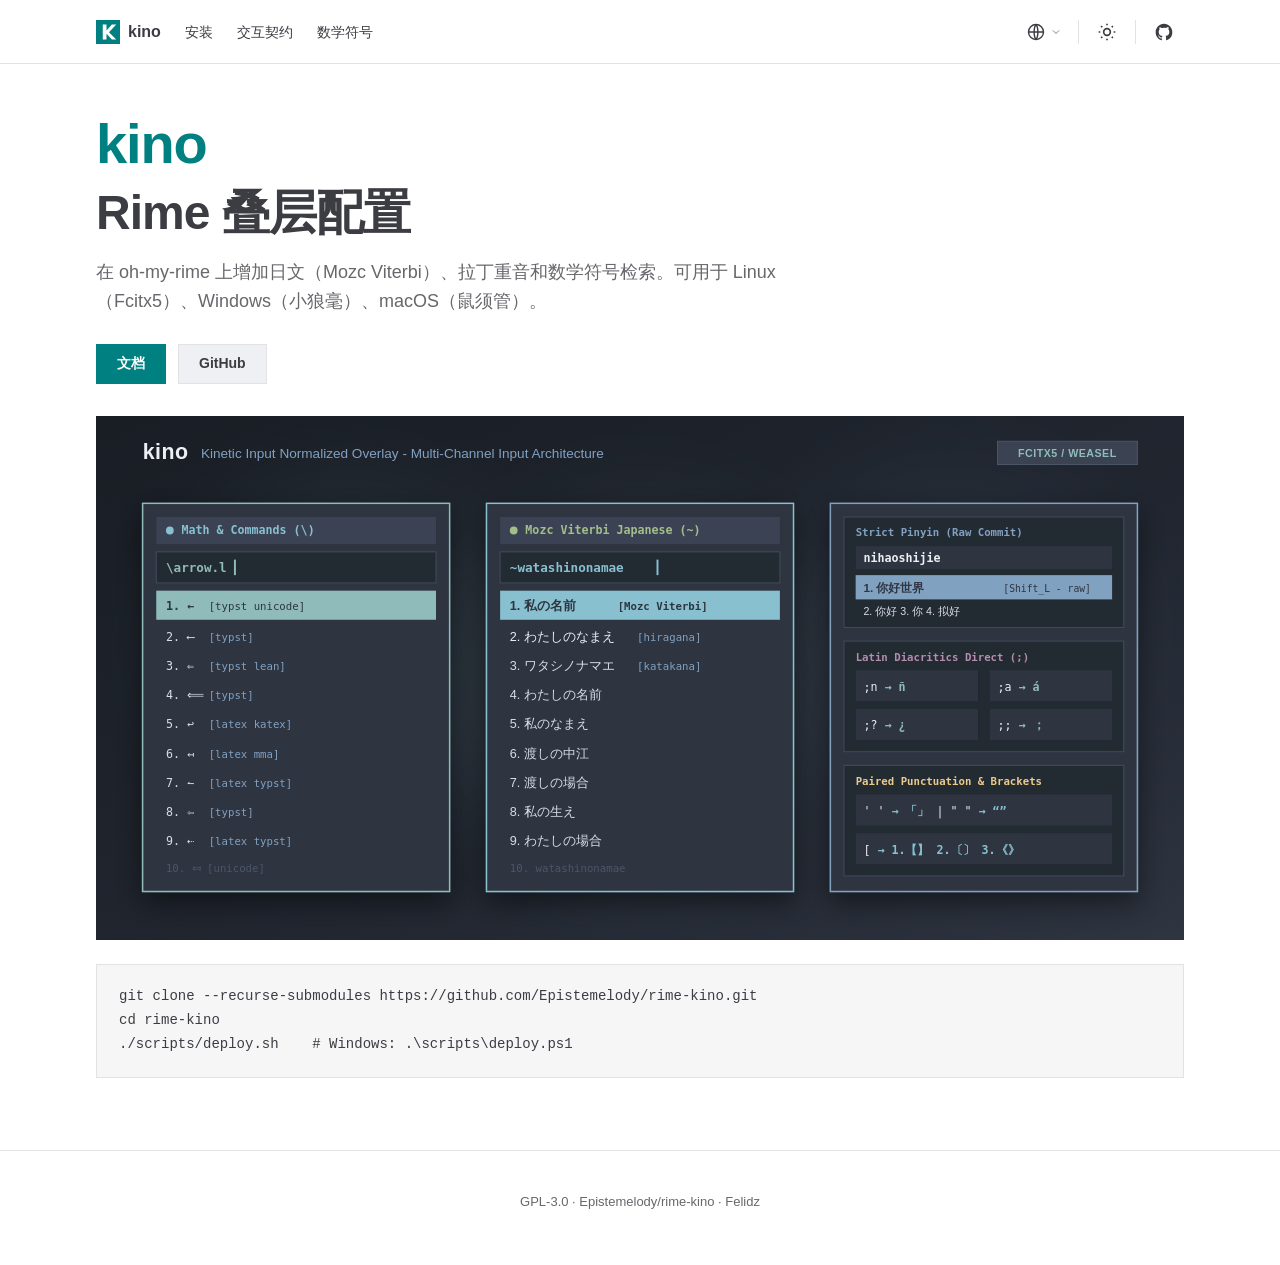
==== commit 212df6df: "docs: fix nav alignment, language menu, and theme button Docsify was stealing the header <nav> (abso" ====
--- a/index.html
+++ b/index.html
@@ -11,12 +11,14 @@
   <link rel="icon" href="favicon.ico" sizes="32x32">
   <link rel="icon" href="assets/logo.svg" type="image/svg+xml">
   <link rel="apple-touch-icon" href="assets/logo.png">
-  <link rel="stylesheet" href="assets/site.css">
+  <link rel="stylesheet" href="assets/site.css?v=4">
   <script>
     (function () {
-      var t = localStorage.getItem("kino-theme") || "system";
-      var dark = t === "dark" || (t === "system" && matchMedia("(prefers-color-scheme: dark)").matches);
-      document.documentElement.dataset.theme = dark ? "dark" : "light";
+      var t = localStorage.getItem("kino-theme");
+      var dark = t === "dark" || (t !== "light" && matchMedia("(prefers-color-scheme: dark)").matches);
+      var theme = dark ? "dark" : "light";
+      document.documentElement.dataset.theme = theme;
+      document.documentElement.style.colorScheme = theme;
       document.documentElement.dataset.lang = localStorage.getItem("kino-lang") || "zh";
     })();
   </script>
@@ -25,33 +27,31 @@
   <header class="nav">
     <div class="nav-inner">
       <a class="logo" href="./"><img src="assets/logo.svg" alt="">kino</a>
-      <nav class="nav-links">
+      <div class="nav-links" role="navigation">
         <a class="i18n-zh" href="docs.html#/README">安装</a>
         <a class="i18n-en" href="docs.html#/README.en">Install</a>
         <a class="i18n-zh" href="docs.html#/docs/kino">交互契约</a>
         <a class="i18n-en" href="docs.html#/docs/kino.en">Interaction</a>
         <a class="i18n-zh" href="docs.html#/docs/math-symbols">数学符号</a>
         <a class="i18n-en" href="docs.html#/docs/math-symbols">Math</a>
-      </nav>
+      </div>
       <div class="extra">
         <div class="flyout" data-menu>
-          <button type="button" class="icon-btn" data-menu-toggle aria-label="Change language">
+          <button type="button" class="icon-btn lang-btn" data-menu-toggle aria-haspopup="true" aria-expanded="false" aria-label="Change language">
             <svg viewBox="0 0 24 24" fill="none" stroke="currentColor" stroke-width="1.7"><circle cx="12" cy="12" r="9"/><path d="M3 12h18M12 3c3 3.6 3 14.4 0 18M12 3c-3 3.6-3 14.4 0 18"/></svg>
             <svg class="chevron" viewBox="0 0 24 24" fill="none" stroke="currentColor" stroke-width="2"><path d="M6 9l6 6 6-6"/></svg>
           </button>
-          <div class="panel">
-            <p class="panel-title i18n-zh">简体中文</p>
-            <p class="panel-title i18n-en">English</p>
-            <button type="button" class="i18n-zh" data-lang-option="en">English</button>
-            <button type="button" class="i18n-en" data-lang-option="zh">简体中文</button>
+          <div class="panel" role="menu">
+            <button type="button" role="menuitem" data-lang-option="zh">简体中文</button>
+            <button type="button" role="menuitem" data-lang-option="en">English</button>
           </div>
         </div>
-        <button type="button" class="switch" role="switch" data-theme-switch aria-checked="false" aria-label="Switch theme">
-          <span class="check">
-            <svg class="icon-sun" viewBox="0 0 24 24" fill="none" stroke="currentColor" stroke-width="2"><circle cx="12" cy="12" r="4"/><path d="M12 2v2M12 20v2M4.9 4.9l1.4 1.4M17.7 17.7l1.4 1.4M2 12h2M20 12h2M4.9 19.1l1.4-1.4M17.7 6.3l1.4-1.4"/></svg>
-            <svg class="icon-moon" viewBox="0 0 24 24" fill="none" stroke="currentColor" stroke-width="2"><path d="M21 14.5A8.5 8.5 0 1 1 9.5 3 7 7 0 0 0 21 14.5z"/></svg>
-          </span>
+        <span class="sep" aria-hidden="true"></span>
+        <button type="button" class="icon-btn" role="switch" data-theme-switch aria-checked="false" aria-label="Switch theme">
+          <svg class="icon-sun" viewBox="0 0 24 24" fill="none" stroke="currentColor" stroke-width="2"><circle cx="12" cy="12" r="4"/><path d="M12 2v2M12 20v2M4.9 4.9l1.4 1.4M17.7 17.7l1.4 1.4M2 12h2M20 12h2M4.9 19.1l1.4-1.4M17.7 6.3l1.4-1.4"/></svg>
+          <svg class="icon-moon" viewBox="0 0 24 24" fill="none" stroke="currentColor" stroke-width="2"><path d="M21 14.5A8.5 8.5 0 1 1 9.5 3 7 7 0 0 0 21 14.5z"/></svg>
         </button>
+        <span class="sep" aria-hidden="true"></span>
         <a class="icon-btn" href="https://github.com/Epistemelody/rime-kino" aria-label="GitHub">
           <svg viewBox="0 0 24 24" fill="currentColor"><path d="M12 2C6.48 2 2 6.58 2 12.26c0 4.52 2.87 8.35 6.84 9.71.5.1.68-.22.68-.49 0-.24-.01-.87-.01-1.71-2.78.62-3.37-1.37-3.37-1.37-.45-1.18-1.11-1.5-1.11-1.5-.91-.64.07-.63.07-.63 1 .07 1.53 1.06 1.53 1.06.9 1.57 2.36 1.12 2.94.86.09-.67.35-1.12.63-1.38-2.22-.26-4.56-1.14-4.56-5.07 0-1.12.39-2.03 1.03-2.75-.1-.26-.45-1.3.1-2.71 0 0 .84-.27 2.75 1.05A9.3 9.3 0 0 1 12 6.84c.85 0 1.71.12 2.51.35 1.9-1.32 2.74-1.05 2.74-1.05.55 1.41.2 2.45.1 2.71.64.72 1.03 1.63 1.03 2.75 0 3.94-2.34 4.8-4.58 5.06.36.32.68.94.68 1.9 0 1.37-.01 2.47-.01 2.8 0 .27.18.6.69.49A10.03 10.03 0 0 0 22 12.26C22 6.58 17.52 2 12 2z"/></svg>
         </a>
@@ -64,7 +64,7 @@
       <p class="hero-name">kino</p>
       <p class="hero-text i18n-zh">Rime 叠层配置</p>
       <p class="hero-text i18n-en">A Rime overlay</p>
-      <p class="hero-tag i18n-zh">在 oh-my-rime 上增加日文（Mozc Viterbi）、拉丁重音和数学符号检索。可用于 Linux（Fcitx5）、Windows（小狼毫）、macOS（鼠须管）。</p>
+      <p class="hero-tag i18n-zh">在 oh-my-rime 上增加日文（Mozc Viterbi）、拉丁重音和数学符号检索。可用于 Linux（Fcitx5）、Windows（<span class="nowrap">小狼毫</span>）、macOS（<span class="nowrap">鼠须管</span>）。</p>
       <p class="hero-tag i18n-en">Adds Japanese (Mozc Viterbi), Latin diacritics, and math-symbol lookup on oh-my-rime. Linux (Fcitx5), Windows (Weasel), macOS (Squirrel).</p>
       <div class="actions">
         <a class="btn btn-brand i18n-zh" href="docs.html#/README">文档</a>
@@ -86,6 +86,6 @@
   <footer class="foot">
     <p>GPL-3.0 · <a href="https://github.com/Epistemelody/rime-kino">Epistemelody/rime-kino</a> · Felidz</p>
   </footer>
-  <script src="assets/theme.js"></script>
+  <script src="assets/theme.js?v=4"></script>
 </body>
 </html>
--- a/assets/site.css
+++ b/assets/site.css
@@ -1,23 +1,37 @@
 :root {
   --brand: #008080;
-  --text-1: #213547;
-  --text-2: #3c3c43cc;
+  --brand-hover: #0a6e6e;
+  --text-1: #3c3c43;
+  --text-2: #67676c;
   --bg: #ffffff;
   --bg-alt: #f6f6f7;
-  --border: #c2c2c44d;
+  --bg-elv: #ffffff;
+  --bg-soft: rgba(142, 150, 170, 0.14);
+  --border: #c2c2c4;
+  --divider: #e2e2e3;
   --page: 1152px;
   --gutter: 32px;
   --nav-h: 64px;
+  --sidebar-w: 280px;
+  --shadow: 0 12px 32px rgba(0, 0, 0, 0.1);
   --font: Inter, "Segoe UI", "PingFang SC", "Hiragino Sans GB", "Noto Sans SC",
     "Microsoft YaHei", sans-serif;
+  --theme-color: #008080;
+  color-scheme: light;
 }
 
 html[data-theme="dark"] {
+  --brand-hover: #33b8b8;
   --text-1: #dfdfd6;
-  --text-2: #ebebf599;
+  --text-2: #98989f;
   --bg: #1b1b1f;
-  --bg-alt: #202127;
-  --border: #2e2e32;
+  --bg-alt: #161618;
+  --bg-elv: #202127;
+  --bg-soft: rgba(101, 117, 133, 0.16);
+  --border: #3c3c43;
+  --divider: #2e2e32;
+  --shadow: 0 12px 32px rgba(0, 0, 0, 0.45);
+  color-scheme: dark;
 }
 
 * { box-sizing: border-box; }
@@ -28,25 +42,33 @@
   font-family: var(--font);
   line-height: 1.6;
 }
+html { scroll-padding-top: var(--nav-h); }
+body { padding-top: var(--nav-h); }
 a { color: var(--brand); text-decoration: none; }
-a:hover { color: #006666; }
+a:hover { color: var(--brand-hover); }
+button { font-family: inherit; }
+:focus-visible { outline: 2px solid var(--brand); outline-offset: 2px; }
 
 html[data-lang="en"] .i18n-zh { display: none !important; }
 html[data-lang="zh"] .i18n-en { display: none !important; }
 
+.nowrap { white-space: nowrap; }
+
 .nav {
-  position: sticky;
+  position: fixed;
   top: 0;
-  z-index: 30;
-  height: var(--nav-h);
-  background: color-mix(in srgb, var(--bg) 88%, transparent);
+  left: 0;
+  right: 0;
+  z-index: 40;
+  height: var(--nav-h);
+  background: color-mix(in srgb, var(--bg) 92%, transparent);
   backdrop-filter: saturate(180%) blur(8px);
-  border-bottom: 1px solid var(--border);
+  border-bottom: 1px solid var(--divider);
 }
 .nav-inner {
   max-width: var(--page);
   margin: 0 auto;
-  height: 100%;
+  height: var(--nav-h);
   padding: 0 var(--gutter);
   display: flex;
   align-items: center;
@@ -56,9 +78,11 @@
   display: inline-flex;
   align-items: center;
   gap: 8px;
-  font-weight: 700;
+  height: var(--nav-h);
+  font-weight: 600;
   font-size: 16px;
   color: var(--text-1);
+  flex-shrink: 0;
 }
 .logo img { width: 24px; height: 24px; display: block; }
 .logo:hover { color: var(--brand); }
@@ -67,111 +91,149 @@
   flex-wrap: nowrap;
   align-items: center;
   gap: 24px;
+  height: var(--nav-h);
+  margin: 0;
+  padding: 0;
   font-size: 14px;
   font-weight: 500;
-}
-.nav-links a { color: var(--text-1); }
+  position: static;
+  right: auto;
+  text-align: left;
+}
+.nav-links a {
+  display: inline-flex;
+  align-items: center;
+  height: var(--nav-h);
+  color: var(--text-1);
+}
 .nav-links a:hover { color: var(--brand); }
 
 .extra {
   display: flex;
   align-items: center;
-  gap: 8px;
   margin-left: auto;
   height: var(--nav-h);
-}
-.flyout { position: relative; display: flex; align-items: center; height: var(--nav-h); }
+  flex-shrink: 0;
+}
+.sep {
+  width: 1px;
+  height: 24px;
+  margin: 0 8px;
+  background: var(--divider);
+  flex-shrink: 0;
+}
+
 .icon-btn {
+  position: relative;
   display: inline-flex;
   align-items: center;
   justify-content: center;
-  gap: 2px;
-  width: 36px;
+  width: 40px;
   height: var(--nav-h);
   padding: 0;
   border: 0;
+  border-radius: 0;
   background: transparent;
   color: var(--text-1);
   cursor: pointer;
 }
-.icon-btn svg { width: 18px; height: 18px; display: block; }
-.icon-btn .chevron { width: 10px; height: 10px; opacity: 0.7; }
-.icon-btn:hover { color: var(--brand); }
-a.icon-btn { color: var(--text-1); width: 36px; }
-
-.switch {
+.icon-btn svg { width: 20px; height: 20px; display: block; }
+a.icon-btn { color: var(--text-1); }
+.icon-btn:hover,
+a.icon-btn:hover { color: var(--brand); }
+
+.lang-btn {
+  width: auto;
+  padding: 0 8px;
+  gap: 4px;
+}
+.lang-btn .chevron {
+  width: 12px;
+  height: 12px;
+  opacity: 0.65;
+}
+
+[data-theme-switch] svg {
+  position: absolute;
+  top: 50%;
+  left: 50%;
+  width: 20px;
+  height: 20px;
+  margin: -10px 0 0 -10px;
+  transition: opacity 0.2s;
+}
+html[data-theme="dark"] [data-theme-switch] .icon-sun { opacity: 0; }
+html[data-theme="light"] [data-theme-switch] .icon-moon { opacity: 0; }
+
+.flyout {
   position: relative;
-  width: 40px;
-  height: 22px;
-  flex-shrink: 0;
-  border: 1px solid var(--border);
-  background: var(--bg-alt);
-  padding: 0;
-  cursor: pointer;
-  border-radius: 11px;
-}
-.switch:hover { border-color: var(--brand); }
-.switch .check {
+  display: flex;
+  align-items: center;
+  height: var(--nav-h);
+}
+.panel {
   position: absolute;
-  top: 1px;
-  left: 1px;
-  width: 18px;
-  height: 18px;
-  border-radius: 50%;
-  background: #fff;
-  box-shadow: 0 1px 2px #00000024;
-  display: grid;
-  place-items: center;
-  transition: transform 0.25s;
-}
-.switch svg { width: 12px; height: 12px; color: var(--text-2); }
-.switch .icon-sun, .switch .icon-moon {
-  grid-area: 1 / 1;
-  transition: opacity 0.25s;
-}
-html[data-theme="dark"] .switch .check {
-  transform: translateX(18px);
-  background: #000;
-}
-html[data-theme="dark"] .switch .icon-sun { opacity: 0; }
-html[data-theme="light"] .switch .icon-moon { opacity: 0; }
-
-.panel {
-  display: none;
-  position: absolute;
+  top: calc(var(--nav-h) - 8px);
   right: 0;
-  top: calc(var(--nav-h) - 8px);
-  min-width: 148px;
-  background: var(--bg);
-  border: 1px solid var(--border);
-  box-shadow: 0 12px 32px #00000018;
-  padding: 12px 0;
-  z-index: 40;
-}
-.flyout.open .panel, .flyout:hover .panel { display: block; }
-.panel-title {
-  margin: 0;
-  padding: 0 18px 4px;
-  line-height: 32px;
-  font-size: 14px;
-  font-weight: 700;
-  color: var(--text-1);
+  min-width: 176px;
+  padding: 8px;
+  background: var(--bg-elv);
+  border: 1px solid var(--divider);
+  border-radius: 0;
+  box-shadow: var(--shadow);
+  opacity: 0;
+  visibility: hidden;
+  pointer-events: none;
+  z-index: 50;
+}
+.flyout.open .panel,
+.flyout:hover .panel {
+  opacity: 1;
+  visibility: visible;
+  pointer-events: auto;
+}
+@media (hover: none) {
+  .flyout:hover .panel {
+    opacity: 0;
+    visibility: hidden;
+    pointer-events: none;
+  }
+  .flyout.open .panel {
+    opacity: 1;
+    visibility: visible;
+    pointer-events: auto;
+  }
 }
 .panel button {
   display: block;
   width: 100%;
   text-align: left;
+  border: 0;
+  border-radius: 0;
   background: transparent;
-  border: 0;
-  color: var(--text-2);
-  font: inherit;
+  color: var(--text-1);
   font-size: 14px;
-  line-height: 32px;
-  padding: 0 18px;
+  font-weight: 500;
+  line-height: 36px;
+  padding: 0 12px;
   cursor: pointer;
 }
-.panel button:hover { color: var(--brand); }
-.panel button[aria-current="true"] { color: var(--brand); }
+.panel button:hover {
+  background: var(--bg-soft);
+  color: var(--brand);
+}
+.panel button[aria-current="true"] {
+  color: var(--brand);
+}
+.panel button[aria-current="true"]::after {
+  content: "";
+  float: right;
+  width: 12px;
+  height: 12px;
+  margin-top: 12px;
+  background: currentColor;
+  clip-path: polygon(14% 44%, 0 57%, 43% 100%, 100% 16%, 85% 4%, 40% 72%);
+}
 
 .hero {
   max-width: var(--page);
@@ -199,24 +261,34 @@
 }
 .hero-tag {
   margin: 16px 0 0;
-  font-size: 22px;
+  max-width: 42em;
+  font-size: 18px;
+  font-weight: 500;
+  line-height: 1.6;
   color: var(--text-2);
-  font-weight: 500;
+  word-break: keep-all;
 }
 .actions { display: flex; flex-wrap: wrap; gap: 12px; margin-top: 28px; }
 .btn {
   display: inline-flex;
   align-items: center;
   justify-content: center;
-  padding: 10px 20px;
+  min-width: 68px;
+  height: 40px;
+  padding: 0 20px;
   font-size: 14px;
   font-weight: 600;
   border: 1px solid transparent;
+  border-radius: 0;
 }
 .btn-brand { background: var(--brand); color: #fff; }
-.btn-brand:hover { background: #006d6d; color: #fff; }
-.btn-alt { background: var(--bg-alt); color: var(--text-1); }
-.btn-alt:hover { filter: brightness(0.96); color: var(--text-1); }
+.btn-brand:hover { background: var(--brand-hover); color: #fff; }
+.btn-alt {
+  background: var(--bg-soft);
+  color: var(--text-1);
+  border-color: var(--divider);
+}
+.btn-alt:hover { background: var(--bg-alt); color: var(--text-1); }
 
 .hero-visual { width: 100%; }
 .hero-visual img {
@@ -232,14 +304,14 @@
   padding: 20px 22px;
   overflow-x: auto;
   background: var(--bg-alt);
+  border: 1px solid var(--divider);
   font: 14px/1.7 ui-monospace, "SF Mono", Menlo, Consolas, monospace;
   color: var(--text-1);
 }
 
 .foot {
-  max-width: var(--page);
-  margin: 0 auto;
-  border-top: 1px solid var(--border);
+  width: 100%;
+  border-top: 1px solid var(--divider);
   padding: 28px var(--gutter) 40px;
   text-align: center;
   color: var(--text-2);
@@ -251,4 +323,5 @@
 @media (max-width: 960px) {
   .hero { padding-top: 28px; }
   .nav-links { display: none; }
-}
+  .nav-inner { padding: 0 16px; gap: 12px; }
+}
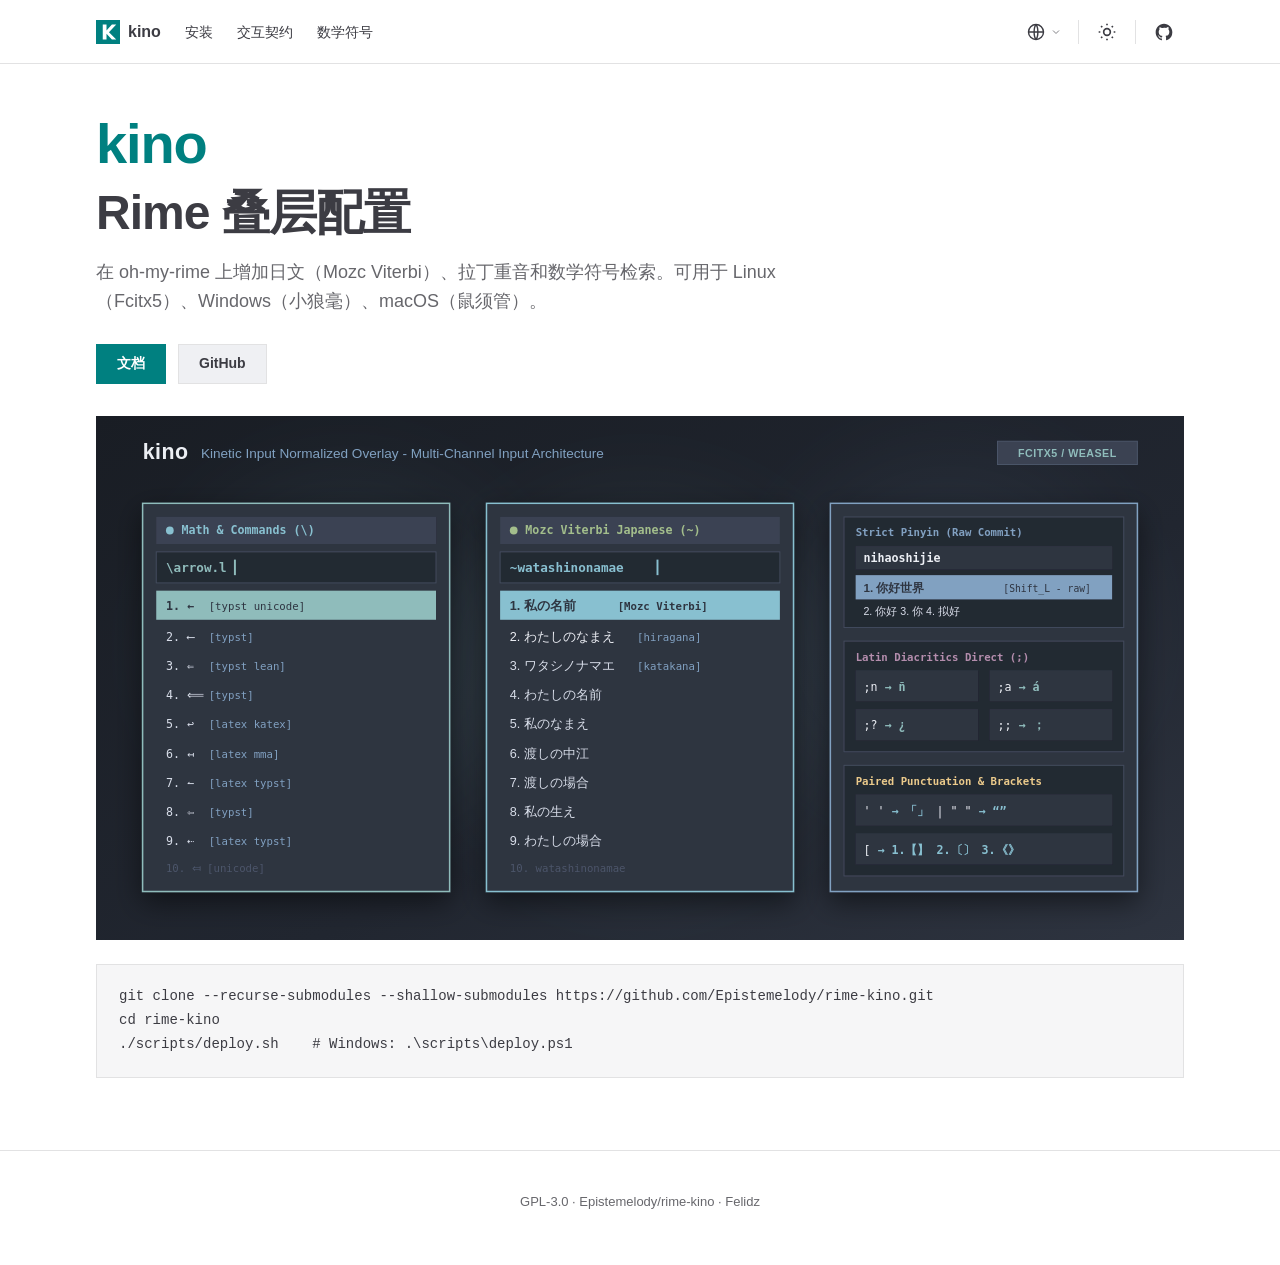
==== commit aa66e216: "chore: shallow-clone runtime vendors and skip research refs Default clone only fetches oh-my-rime an" ====
--- a/index.html
+++ b/index.html
@@ -78,7 +78,7 @@
   </section>
 
   <section class="install" id="install">
-    <pre>git clone --recurse-submodules https://github.com/Epistemelody/rime-kino.git
+    <pre>git clone --recurse-submodules --shallow-submodules https://github.com/Epistemelody/rime-kino.git
 cd rime-kino
 ./scripts/deploy.sh    # Windows: .\scripts\deploy.ps1</pre>
   </section>
